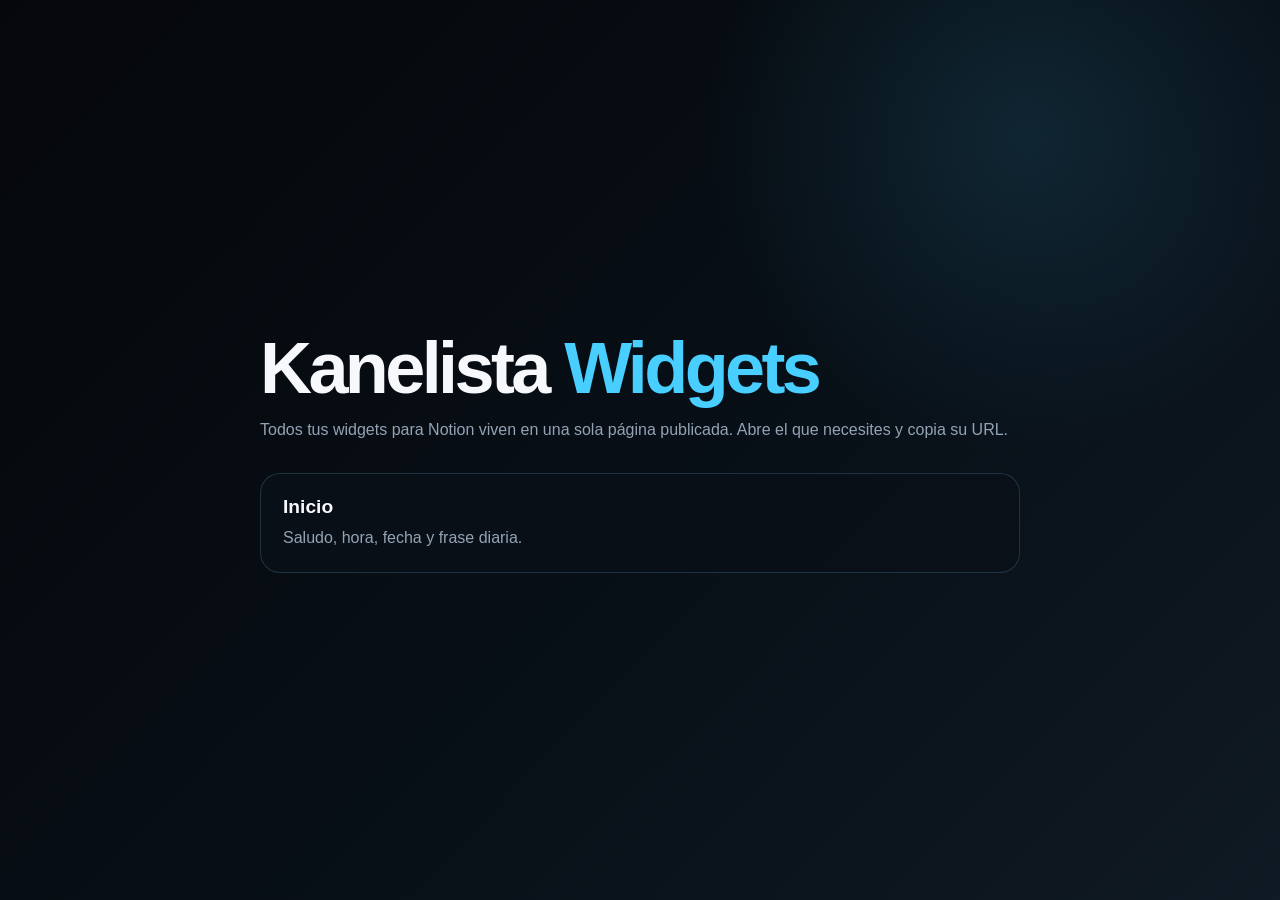
==== index.html @ 1848ddb7 "Add files via upload" ====
<!DOCTYPE html>
<html lang="es">
<head>
  <meta charset="UTF-8" />
  <meta name="viewport" content="width=device-width, initial-scale=1.0" />
  <title>Kanelista Widgets</title>
  <style>
    :root { color-scheme: dark; --bg:#05070a; --panel:#0a1118; --text:#f6f8fb; --muted:#93a3b5; --cyan:#49cfff; --line:rgba(125,211,252,.18); }
    * { box-sizing:border-box; }
    body { margin:0; min-height:100vh; display:grid; place-items:center; padding:24px; background:radial-gradient(circle at 80% 15%,rgba(73,207,255,.12),transparent 25%),linear-gradient(135deg,var(--bg),#081018 60%,#101a24); color:var(--text); font-family:Inter,ui-sans-serif,-apple-system,BlinkMacSystemFont,"Segoe UI",sans-serif; }
    main { width:min(100%,760px); }
    h1 { margin:0 0 8px; font-size:clamp(2rem,7vw,4.5rem); letter-spacing:-.05em; }
    .accent { color:var(--cyan); }
    .intro { margin:0 0 30px; color:var(--muted); line-height:1.6; }
    .grid { display:grid; grid-template-columns:repeat(auto-fit,minmax(230px,1fr)); gap:16px; }
    .card { display:block; padding:22px; border:1px solid var(--line); border-radius:20px; background:rgba(10,17,24,.82); color:inherit; text-decoration:none; transition:transform .2s ease,border-color .2s ease; }
    .card:hover { transform:translateY(-3px); border-color:rgba(73,207,255,.5); }
    .card h2 { margin:0 0 8px; font-size:1.2rem; }
    .card p { margin:0; color:var(--muted); line-height:1.5; }
  </style>
</head>
<body>
  <main>
    <h1>Kanelista <span class="accent">Widgets</span></h1>
    <p class="intro">Todos tus widgets para Notion viven en una sola página publicada. Abre el que necesites y copia su URL.</p>
    <section class="grid" aria-label="Lista de widgets">
      <a class="card" href="inicio.html">
        <h2>Inicio</h2>
        <p>Saludo, hora, fecha y frase diaria.</p>
      </a>
    </section>
  </main>
</body>
</html>
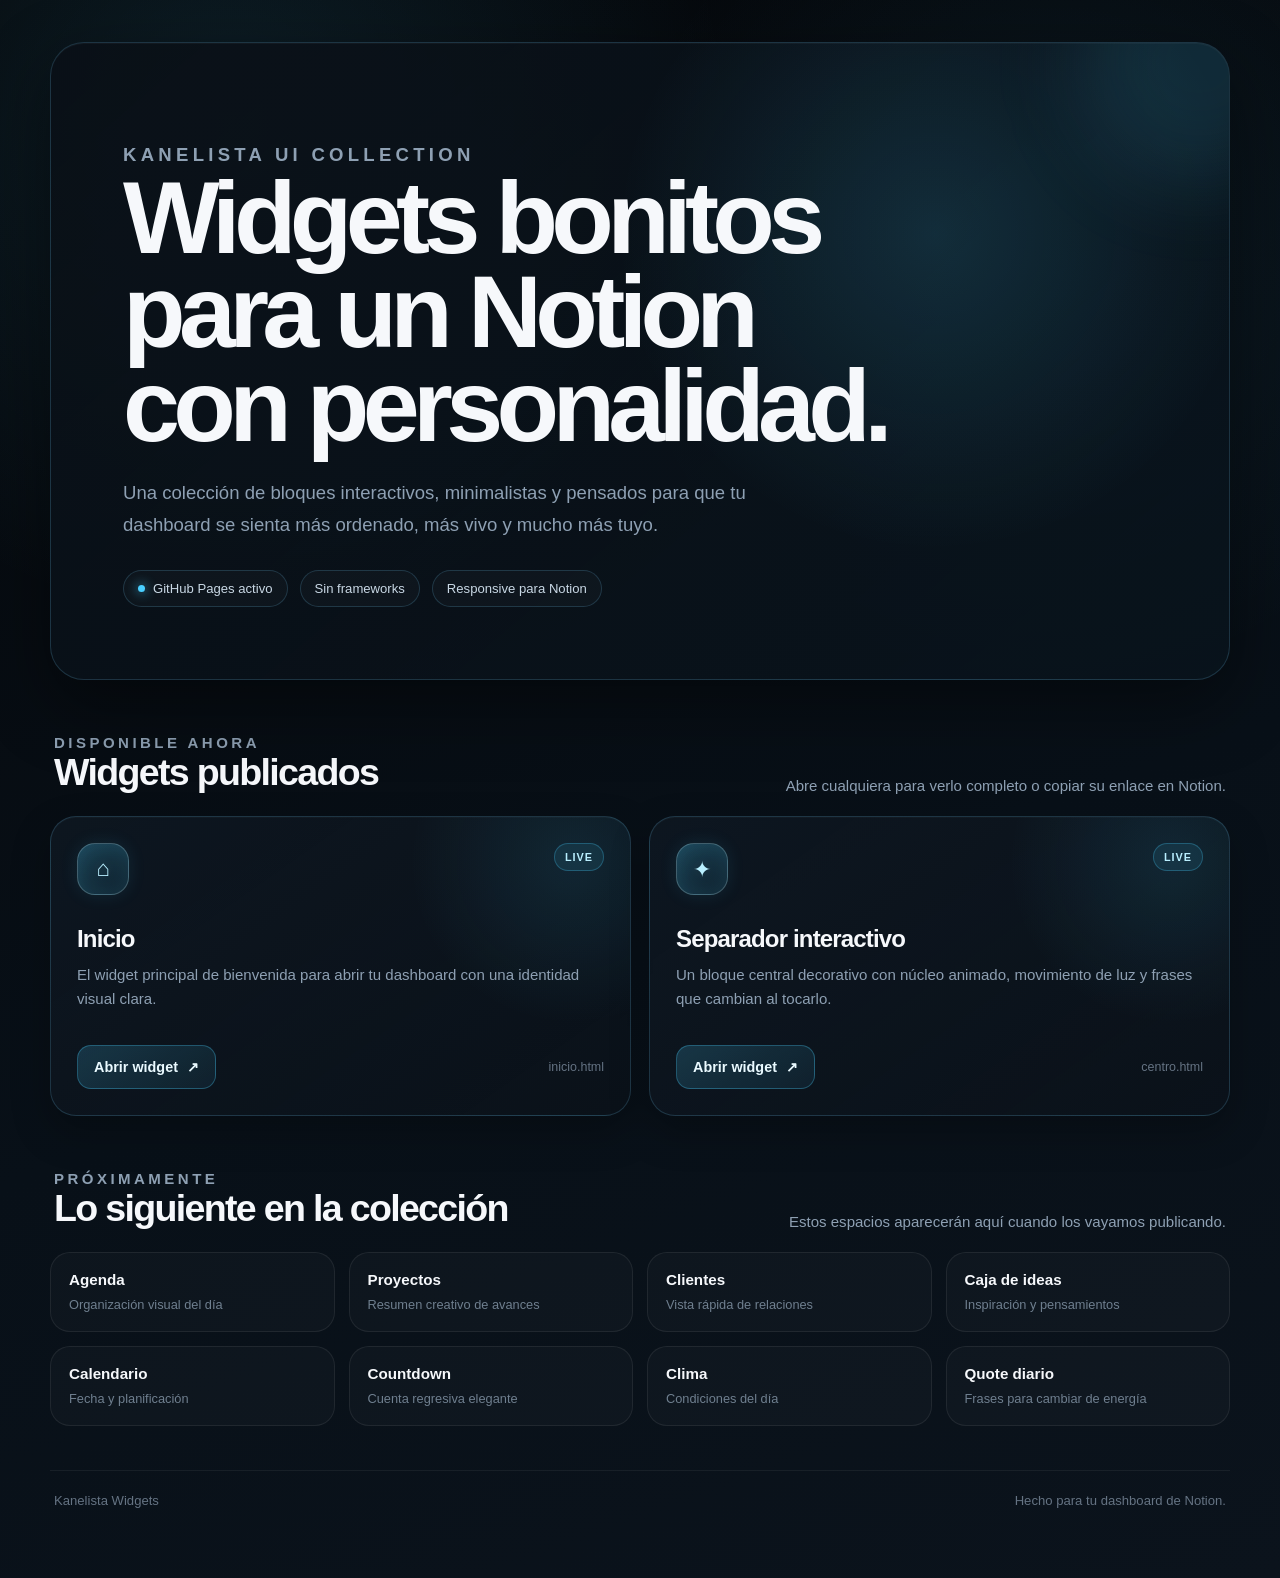
==== commit 7b204288: "Add files via upload" ====
--- a/index.html
+++ b/index.html
@@ -3,32 +3,477 @@
 <head>
   <meta charset="UTF-8" />
   <meta name="viewport" content="width=device-width, initial-scale=1.0" />
+  <meta name="description" content="Kanelista Widgets — colección de widgets interactivos para Notion." />
   <title>Kanelista Widgets</title>
+
   <style>
-    :root { color-scheme: dark; --bg:#05070a; --panel:#0a1118; --text:#f6f8fb; --muted:#93a3b5; --cyan:#49cfff; --line:rgba(125,211,252,.18); }
-    * { box-sizing:border-box; }
-    body { margin:0; min-height:100vh; display:grid; place-items:center; padding:24px; background:radial-gradient(circle at 80% 15%,rgba(73,207,255,.12),transparent 25%),linear-gradient(135deg,var(--bg),#081018 60%,#101a24); color:var(--text); font-family:Inter,ui-sans-serif,-apple-system,BlinkMacSystemFont,"Segoe UI",sans-serif; }
-    main { width:min(100%,760px); }
-    h1 { margin:0 0 8px; font-size:clamp(2rem,7vw,4.5rem); letter-spacing:-.05em; }
-    .accent { color:var(--cyan); }
-    .intro { margin:0 0 30px; color:var(--muted); line-height:1.6; }
-    .grid { display:grid; grid-template-columns:repeat(auto-fit,minmax(230px,1fr)); gap:16px; }
-    .card { display:block; padding:22px; border:1px solid var(--line); border-radius:20px; background:rgba(10,17,24,.82); color:inherit; text-decoration:none; transition:transform .2s ease,border-color .2s ease; }
-    .card:hover { transform:translateY(-3px); border-color:rgba(73,207,255,.5); }
-    .card h2 { margin:0 0 8px; font-size:1.2rem; }
-    .card p { margin:0; color:var(--muted); line-height:1.5; }
+    :root{
+      --bg:#05070a;
+      --bg-2:#081018;
+      --panel:rgba(11,18,26,.72);
+      --panel-strong:rgba(14,23,33,.92);
+      --text:#f6f8fb;
+      --muted:#8ea0b3;
+      --cyan:#49cfff;
+      --cyan-soft:#b9efff;
+      --line:rgba(119,211,255,.18);
+      --line-strong:rgba(119,211,255,.36);
+      --glow:rgba(73,207,255,.18);
+      --shadow:0 24px 70px rgba(0,0,0,.42);
+    }
+
+    *{box-sizing:border-box}
+
+    html{
+      scroll-behavior:smooth;
+    }
+
+    body{
+      margin:0;
+      min-height:100vh;
+      color:var(--text);
+      background:
+        radial-gradient(circle at 18% 8%, rgba(73,207,255,.11), transparent 28%),
+        radial-gradient(circle at 82% 16%, rgba(73,207,255,.07), transparent 26%),
+        linear-gradient(160deg,var(--bg) 0%,var(--bg-2) 58%,#0b131c 100%);
+      font-family:Inter,ui-sans-serif,-apple-system,BlinkMacSystemFont,"Segoe UI",sans-serif;
+      overflow-x:hidden;
+    }
+
+    body::before{
+      content:"";
+      position:fixed;
+      inset:0;
+      pointer-events:none;
+      opacity:.22;
+      background-image:
+        linear-gradient(rgba(255,255,255,.025) 1px, transparent 1px),
+        linear-gradient(90deg,rgba(255,255,255,.025) 1px, transparent 1px);
+      background-size:32px 32px;
+      mask-image:linear-gradient(to bottom,black,transparent 85%);
+    }
+
+    .shell{
+      width:min(1180px,calc(100% - 32px));
+      margin:0 auto;
+      padding:42px 0 70px;
+    }
+
+    .hero{
+      position:relative;
+      overflow:hidden;
+      min-height:310px;
+      padding:clamp(30px,6vw,72px);
+      border:1px solid var(--line);
+      border-radius:34px;
+      background:
+        radial-gradient(circle at 75% 30%,rgba(73,207,255,.14),transparent 32%),
+        linear-gradient(140deg,rgba(10,16,23,.92),rgba(9,20,29,.8));
+      box-shadow:var(--shadow),inset 0 1px 0 rgba(255,255,255,.035);
+    }
+
+    .hero::after{
+      content:"";
+      position:absolute;
+      width:240px;
+      height:240px;
+      right:-90px;
+      top:-100px;
+      border-radius:50%;
+      background:rgba(73,207,255,.13);
+      filter:blur(42px);
+    }
+
+    .eyebrow{
+      margin:0 0 18px;
+      color:var(--cyan);
+      font-size:.72rem;
+      font-weight:800;
+      letter-spacing:.23em;
+      text-transform:uppercase;
+    }
+
+    h1{
+      margin:0;
+      max-width:780px;
+      font-size:clamp(2.6rem,8vw,6.4rem);
+      line-height:.92;
+      letter-spacing:-.065em;
+      text-wrap:balance;
+    }
+
+    .hero p{
+      max-width:680px;
+      margin:24px 0 0;
+      color:var(--muted);
+      font-size:clamp(1rem,2vw,1.16rem);
+      line-height:1.7;
+    }
+
+    .hero-meta{
+      display:flex;
+      flex-wrap:wrap;
+      gap:12px;
+      margin-top:30px;
+    }
+
+    .pill{
+      display:inline-flex;
+      align-items:center;
+      gap:8px;
+      padding:10px 14px;
+      border:1px solid var(--line);
+      border-radius:999px;
+      color:#c9d8e5;
+      background:rgba(255,255,255,.025);
+      font-size:.82rem;
+    }
+
+    .pill span{
+      width:7px;
+      height:7px;
+      border-radius:50%;
+      background:var(--cyan);
+      box-shadow:0 0 12px var(--cyan);
+    }
+
+    .section-head{
+      display:flex;
+      justify-content:space-between;
+      align-items:end;
+      gap:20px;
+      margin:54px 4px 22px;
+    }
+
+    .section-head h2{
+      margin:0;
+      font-size:clamp(1.65rem,3vw,2.35rem);
+      letter-spacing:-.045em;
+    }
+
+    .section-head p{
+      margin:0;
+      color:var(--muted);
+      font-size:.94rem;
+    }
+
+    .grid{
+      display:grid;
+      grid-template-columns:repeat(2,minmax(0,1fr));
+      gap:18px;
+    }
+
+    .card{
+      position:relative;
+      min-height:265px;
+      overflow:hidden;
+      padding:26px;
+      border:1px solid var(--line);
+      border-radius:26px;
+      background:
+        radial-gradient(circle at 90% 15%,rgba(73,207,255,.1),transparent 28%),
+        linear-gradient(145deg,var(--panel-strong),var(--panel));
+      box-shadow:0 16px 38px rgba(0,0,0,.25),inset 0 1px 0 rgba(255,255,255,.025);
+      transition:transform .28s ease,border-color .28s ease,box-shadow .28s ease;
+    }
+
+    .card:hover{
+      transform:translateY(-5px);
+      border-color:var(--line-strong);
+      box-shadow:0 22px 48px rgba(0,0,0,.34),0 0 32px var(--glow);
+    }
+
+    .card-top{
+      display:flex;
+      justify-content:space-between;
+      gap:16px;
+      align-items:flex-start;
+    }
+
+    .icon{
+      display:grid;
+      place-items:center;
+      width:52px;
+      height:52px;
+      border:1px solid rgba(185,239,255,.28);
+      border-radius:18px;
+      background:linear-gradient(145deg,rgba(73,207,255,.23),rgba(73,207,255,.06));
+      color:var(--cyan-soft);
+      font-size:1.4rem;
+      box-shadow:inset 0 0 18px rgba(73,207,255,.12),0 0 18px rgba(73,207,255,.10);
+    }
+
+    .status{
+      padding:7px 10px;
+      border-radius:999px;
+      font-size:.68rem;
+      font-weight:800;
+      letter-spacing:.09em;
+      text-transform:uppercase;
+    }
+
+    .status.live{
+      color:var(--cyan-soft);
+      border:1px solid rgba(73,207,255,.27);
+      background:rgba(73,207,255,.09);
+    }
+
+    .status.soon{
+      color:#94a4b4;
+      border:1px solid rgba(255,255,255,.08);
+      background:rgba(255,255,255,.025);
+    }
+
+    .card h3{
+      margin:30px 0 10px;
+      font-size:1.5rem;
+      letter-spacing:-.035em;
+    }
+
+    .card p{
+      margin:0;
+      min-height:54px;
+      color:var(--muted);
+      line-height:1.6;
+      font-size:.94rem;
+    }
+
+    .card-actions{
+      display:flex;
+      align-items:center;
+      justify-content:space-between;
+      gap:14px;
+      margin-top:28px;
+    }
+
+    .open{
+      display:inline-flex;
+      align-items:center;
+      justify-content:center;
+      gap:9px;
+      min-height:44px;
+      padding:0 16px;
+      border:1px solid rgba(73,207,255,.30);
+      border-radius:14px;
+      color:#eafaff;
+      background:linear-gradient(145deg,rgba(73,207,255,.18),rgba(73,207,255,.07));
+      text-decoration:none;
+      font-size:.9rem;
+      font-weight:760;
+      transition:transform .2s ease,background .2s ease;
+    }
+
+    .open:hover{
+      transform:translateX(3px);
+      background:linear-gradient(145deg,rgba(73,207,255,.27),rgba(73,207,255,.11));
+    }
+
+    .open.disabled{
+      pointer-events:none;
+      color:#6f7d8b;
+      border-color:rgba(255,255,255,.07);
+      background:rgba(255,255,255,.025);
+    }
+
+    .mini{
+      color:#657383;
+      font-size:.78rem;
+    }
+
+    .coming-grid{
+      display:grid;
+      grid-template-columns:repeat(4,minmax(0,1fr));
+      gap:14px;
+      margin-top:18px;
+    }
+
+    .mini-card{
+      padding:18px;
+      border:1px solid rgba(255,255,255,.07);
+      border-radius:20px;
+      background:rgba(255,255,255,.022);
+    }
+
+    .mini-card strong{
+      display:block;
+      margin-bottom:7px;
+      font-size:.95rem;
+    }
+
+    .mini-card span{
+      color:#6f7f8f;
+      font-size:.8rem;
+    }
+
+    footer{
+      display:flex;
+      justify-content:space-between;
+      gap:16px;
+      margin-top:44px;
+      padding:22px 4px 0;
+      border-top:1px solid rgba(255,255,255,.06);
+      color:#657383;
+      font-size:.82rem;
+    }
+
+    @media(max-width:850px){
+      .grid{
+        grid-template-columns:1fr;
+      }
+
+      .coming-grid{
+        grid-template-columns:repeat(2,minmax(0,1fr));
+      }
+    }
+
+    @media(max-width:560px){
+      .shell{
+        width:min(100% - 20px,1180px);
+        padding-top:10px;
+      }
+
+      .hero{
+        padding:30px 22px;
+        border-radius:24px;
+      }
+
+      .section-head{
+        align-items:flex-start;
+        flex-direction:column;
+      }
+
+      .card{
+        min-height:auto;
+        padding:22px;
+        border-radius:22px;
+      }
+
+      .coming-grid{
+        grid-template-columns:1fr;
+      }
+
+      footer{
+        flex-direction:column;
+      }
+    }
   </style>
 </head>
+
 <body>
-  <main>
-    <h1>Kanelista <span class="accent">Widgets</span></h1>
-    <p class="intro">Todos tus widgets para Notion viven en una sola página publicada. Abre el que necesites y copia su URL.</p>
-    <section class="grid" aria-label="Lista de widgets">
-      <a class="card" href="inicio.html">
-        <h2>Inicio</h2>
-        <p>Saludo, hora, fecha y frase diaria.</p>
-      </a>
+  <main class="shell">
+    <section class="hero">
+      <p class="eyebrow">Kanelista UI Collection</p>
+      <h1>Widgets bonitos para un Notion con personalidad.</h1>
+      <p>
+        Una colección de bloques interactivos, minimalistas y pensados para que tu dashboard
+        se sienta más ordenado, más vivo y mucho más tuyo.
+      </p>
+
+      <div class="hero-meta">
+        <span class="pill"><span></span> GitHub Pages activo</span>
+        <span class="pill">Sin frameworks</span>
+        <span class="pill">Responsive para Notion</span>
+      </div>
     </section>
+
+    <div class="section-head">
+      <div>
+        <p class="eyebrow">Disponible ahora</p>
+        <h2>Widgets publicados</h2>
+      </div>
+      <p>Abre cualquiera para verlo completo o copiar su enlace en Notion.</p>
+    </div>
+
+    <section class="grid">
+      <article class="card">
+        <div class="card-top">
+          <div class="icon">⌂</div>
+          <span class="status live">Live</span>
+        </div>
+
+        <h3>Inicio</h3>
+        <p>
+          El widget principal de bienvenida para abrir tu dashboard con una identidad visual clara.
+        </p>
+
+        <div class="card-actions">
+          <a class="open" href="inicio.html">Abrir widget <span>↗</span></a>
+          <span class="mini">inicio.html</span>
+        </div>
+      </article>
+
+      <article class="card">
+        <div class="card-top">
+          <div class="icon">✦</div>
+          <span class="status live">Live</span>
+        </div>
+
+        <h3>Separador interactivo</h3>
+        <p>
+          Un bloque central decorativo con núcleo animado, movimiento de luz y frases que cambian al tocarlo.
+        </p>
+
+        <div class="card-actions">
+          <a class="open" href="centro.html">Abrir widget <span>↗</span></a>
+          <span class="mini">centro.html</span>
+        </div>
+      </article>
+    </section>
+
+    <div class="section-head">
+      <div>
+        <p class="eyebrow">Próximamente</p>
+        <h2>Lo siguiente en la colección</h2>
+      </div>
+      <p>Estos espacios aparecerán aquí cuando los vayamos publicando.</p>
+    </div>
+
+    <section class="coming-grid">
+      <article class="mini-card">
+        <strong>Agenda</strong>
+        <span>Organización visual del día</span>
+      </article>
+
+      <article class="mini-card">
+        <strong>Proyectos</strong>
+        <span>Resumen creativo de avances</span>
+      </article>
+
+      <article class="mini-card">
+        <strong>Clientes</strong>
+        <span>Vista rápida de relaciones</span>
+      </article>
+
+      <article class="mini-card">
+        <strong>Caja de ideas</strong>
+        <span>Inspiración y pensamientos</span>
+      </article>
+
+      <article class="mini-card">
+        <strong>Calendario</strong>
+        <span>Fecha y planificación</span>
+      </article>
+
+      <article class="mini-card">
+        <strong>Countdown</strong>
+        <span>Cuenta regresiva elegante</span>
+      </article>
+
+      <article class="mini-card">
+        <strong>Clima</strong>
+        <span>Condiciones del día</span>
+      </article>
+
+      <article class="mini-card">
+        <strong>Quote diario</strong>
+        <span>Frases para cambiar de energía</span>
+      </article>
+    </section>
+
+    <footer>
+      <span>Kanelista Widgets</span>
+      <span>Hecho para tu dashboard de Notion.</span>
+    </footer>
   </main>
 </body>
 </html>
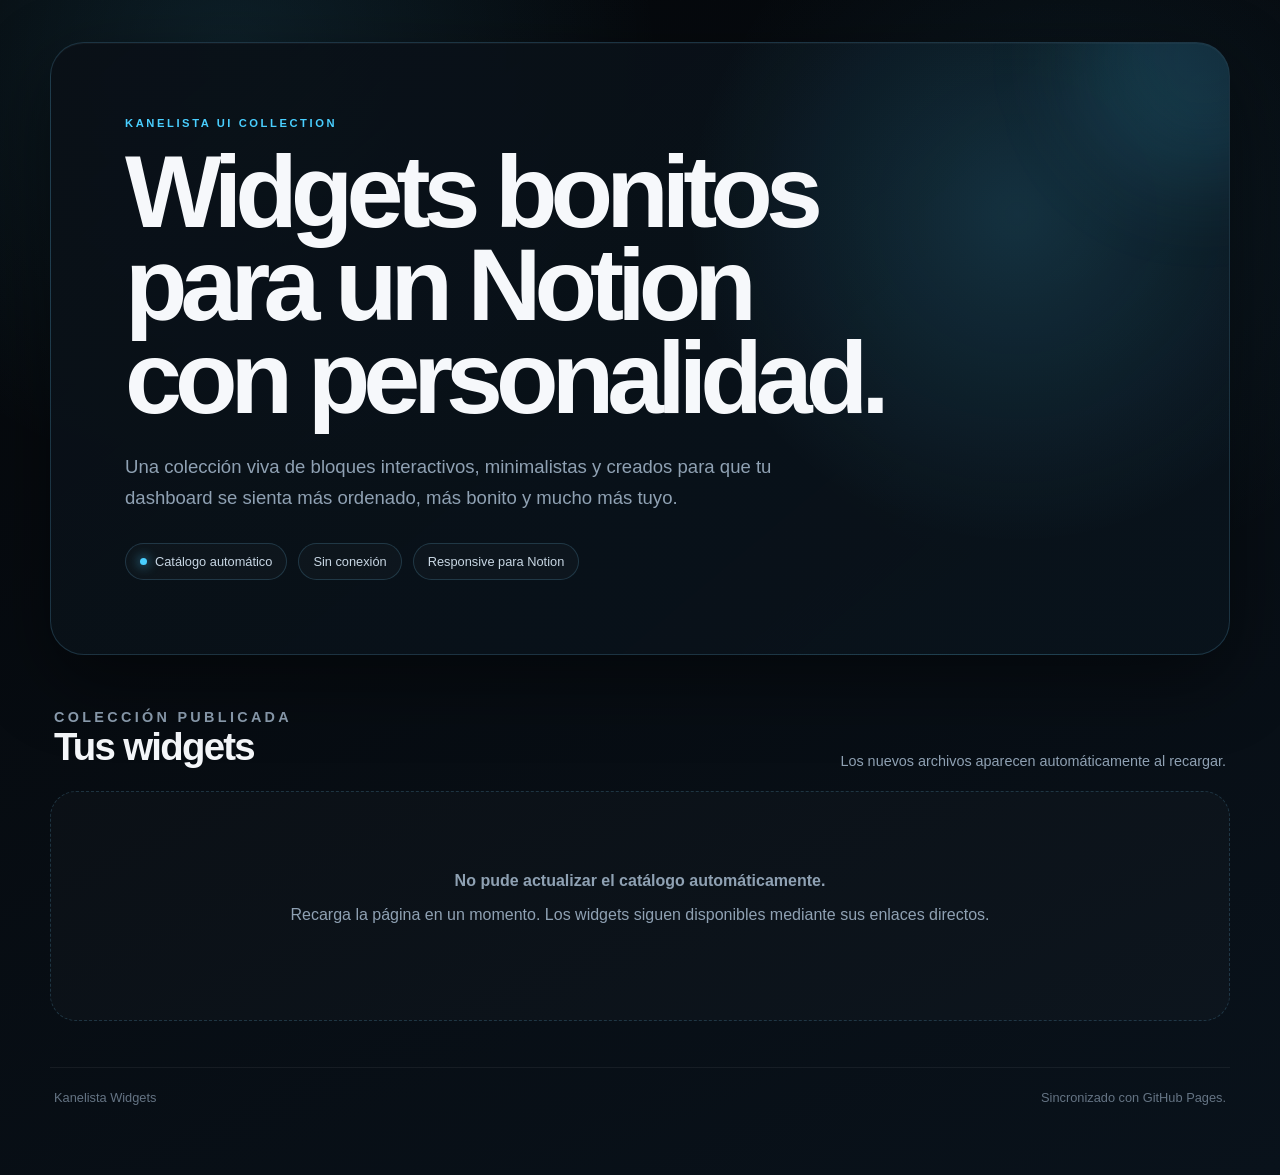
==== commit 4a90709c: "Add files via upload" ====
--- a/index.html
+++ b/index.html
@@ -1,43 +1,36 @@
 <!DOCTYPE html>
 <html lang="es">
 <head>
-  <meta charset="UTF-8" />
-  <meta name="viewport" content="width=device-width, initial-scale=1.0" />
-  <meta name="description" content="Kanelista Widgets — colección de widgets interactivos para Notion." />
+  <meta charset="UTF-8">
+  <meta name="viewport" content="width=device-width, initial-scale=1.0">
+  <meta name="description" content="Kanelista Widgets — colección de widgets interactivos para Notion.">
   <title>Kanelista Widgets</title>
 
   <style>
     :root{
       --bg:#05070a;
-      --bg-2:#081018;
-      --panel:rgba(11,18,26,.72);
-      --panel-strong:rgba(14,23,33,.92);
+      --bg2:#09121b;
+      --panel:rgba(10,18,26,.78);
       --text:#f6f8fb;
-      --muted:#8ea0b3;
+      --muted:#8fa1b3;
       --cyan:#49cfff;
-      --cyan-soft:#b9efff;
-      --line:rgba(119,211,255,.18);
-      --line-strong:rgba(119,211,255,.36);
-      --glow:rgba(73,207,255,.18);
-      --shadow:0 24px 70px rgba(0,0,0,.42);
+      --cyan-soft:#c1f2ff;
+      --line:rgba(115,211,255,.18);
+      --line-strong:rgba(115,211,255,.38);
+      --glow:rgba(73,207,255,.16);
     }
 
     *{box-sizing:border-box}
-
-    html{
-      scroll-behavior:smooth;
-    }
 
     body{
       margin:0;
       min-height:100vh;
       color:var(--text);
       background:
-        radial-gradient(circle at 18% 8%, rgba(73,207,255,.11), transparent 28%),
-        radial-gradient(circle at 82% 16%, rgba(73,207,255,.07), transparent 26%),
-        linear-gradient(160deg,var(--bg) 0%,var(--bg-2) 58%,#0b131c 100%);
+        radial-gradient(circle at 18% 5%,rgba(73,207,255,.12),transparent 28%),
+        radial-gradient(circle at 83% 18%,rgba(73,207,255,.07),transparent 26%),
+        linear-gradient(155deg,var(--bg),var(--bg2));
       font-family:Inter,ui-sans-serif,-apple-system,BlinkMacSystemFont,"Segoe UI",sans-serif;
-      overflow-x:hidden;
     }
 
     body::before{
@@ -45,76 +38,75 @@
       position:fixed;
       inset:0;
       pointer-events:none;
-      opacity:.22;
+      opacity:.19;
       background-image:
-        linear-gradient(rgba(255,255,255,.025) 1px, transparent 1px),
-        linear-gradient(90deg,rgba(255,255,255,.025) 1px, transparent 1px);
-      background-size:32px 32px;
-      mask-image:linear-gradient(to bottom,black,transparent 85%);
+        linear-gradient(rgba(255,255,255,.027) 1px,transparent 1px),
+        linear-gradient(90deg,rgba(255,255,255,.027) 1px,transparent 1px);
+      background-size:34px 34px;
+      mask-image:linear-gradient(to bottom,black,transparent 88%);
     }
 
     .shell{
       width:min(1180px,calc(100% - 32px));
-      margin:0 auto;
+      margin:auto;
       padding:42px 0 70px;
     }
 
     .hero{
       position:relative;
       overflow:hidden;
-      min-height:310px;
-      padding:clamp(30px,6vw,72px);
+      padding:clamp(34px,6vw,74px);
       border:1px solid var(--line);
       border-radius:34px;
       background:
-        radial-gradient(circle at 75% 30%,rgba(73,207,255,.14),transparent 32%),
-        linear-gradient(140deg,rgba(10,16,23,.92),rgba(9,20,29,.8));
-      box-shadow:var(--shadow),inset 0 1px 0 rgba(255,255,255,.035);
+        radial-gradient(circle at 82% 28%,rgba(73,207,255,.16),transparent 31%),
+        linear-gradient(140deg,rgba(10,16,23,.95),rgba(9,20,29,.82));
+      box-shadow:0 26px 75px rgba(0,0,0,.44),inset 0 1px 0 rgba(255,255,255,.035);
     }
 
     .hero::after{
       content:"";
       position:absolute;
-      width:240px;
-      height:240px;
-      right:-90px;
-      top:-100px;
+      width:250px;
+      height:250px;
+      right:-100px;
+      top:-110px;
       border-radius:50%;
-      background:rgba(73,207,255,.13);
-      filter:blur(42px);
+      background:rgba(73,207,255,.14);
+      filter:blur(45px);
     }
 
     .eyebrow{
-      margin:0 0 18px;
+      margin:0 0 16px;
       color:var(--cyan);
-      font-size:.72rem;
-      font-weight:800;
+      font-size:.7rem;
+      font-weight:820;
       letter-spacing:.23em;
       text-transform:uppercase;
     }
 
     h1{
       margin:0;
-      max-width:780px;
-      font-size:clamp(2.6rem,8vw,6.4rem);
-      line-height:.92;
-      letter-spacing:-.065em;
+      max-width:850px;
+      font-size:clamp(2.7rem,8vw,6.5rem);
+      line-height:.91;
+      letter-spacing:-.068em;
       text-wrap:balance;
     }
 
-    .hero p{
-      max-width:680px;
-      margin:24px 0 0;
+    .hero-copy{
+      max-width:690px;
+      margin:26px 0 0;
       color:var(--muted);
       font-size:clamp(1rem,2vw,1.16rem);
       line-height:1.7;
     }
 
-    .hero-meta{
+    .meta{
       display:flex;
       flex-wrap:wrap;
-      gap:12px;
-      margin-top:30px;
+      gap:11px;
+      margin-top:29px;
     }
 
     .pill{
@@ -124,12 +116,12 @@
       padding:10px 14px;
       border:1px solid var(--line);
       border-radius:999px;
-      color:#c9d8e5;
+      color:#c8d7e4;
       background:rgba(255,255,255,.025);
-      font-size:.82rem;
-    }
-
-    .pill span{
+      font-size:.8rem;
+    }
+
+    .live-dot{
       width:7px;
       height:7px;
       border-radius:50%;
@@ -147,14 +139,14 @@
 
     .section-head h2{
       margin:0;
-      font-size:clamp(1.65rem,3vw,2.35rem);
+      font-size:clamp(1.7rem,3vw,2.4rem);
       letter-spacing:-.045em;
     }
 
     .section-head p{
       margin:0;
       color:var(--muted);
-      font-size:.94rem;
+      font-size:.9rem;
     }
 
     .grid{
@@ -165,80 +157,72 @@
 
     .card{
       position:relative;
-      min-height:265px;
+      min-height:264px;
       overflow:hidden;
       padding:26px;
       border:1px solid var(--line);
-      border-radius:26px;
+      border-radius:27px;
       background:
-        radial-gradient(circle at 90% 15%,rgba(73,207,255,.1),transparent 28%),
-        linear-gradient(145deg,var(--panel-strong),var(--panel));
-      box-shadow:0 16px 38px rgba(0,0,0,.25),inset 0 1px 0 rgba(255,255,255,.025);
+        radial-gradient(circle at 91% 13%,rgba(73,207,255,.11),transparent 28%),
+        linear-gradient(145deg,rgba(13,23,33,.94),var(--panel));
+      box-shadow:0 17px 42px rgba(0,0,0,.27),inset 0 1px 0 rgba(255,255,255,.025);
+      animation:arrive .48s cubic-bezier(.2,.75,.25,1) both;
       transition:transform .28s ease,border-color .28s ease,box-shadow .28s ease;
     }
 
     .card:hover{
       transform:translateY(-5px);
       border-color:var(--line-strong);
-      box-shadow:0 22px 48px rgba(0,0,0,.34),0 0 32px var(--glow);
+      box-shadow:0 24px 50px rgba(0,0,0,.36),0 0 34px var(--glow);
     }
 
     .card-top{
       display:flex;
       justify-content:space-between;
-      gap:16px;
       align-items:flex-start;
+      gap:15px;
     }
 
     .icon{
       display:grid;
       place-items:center;
-      width:52px;
-      height:52px;
-      border:1px solid rgba(185,239,255,.28);
+      width:54px;
+      height:54px;
+      border:1px solid rgba(193,242,255,.28);
       border-radius:18px;
-      background:linear-gradient(145deg,rgba(73,207,255,.23),rgba(73,207,255,.06));
       color:var(--cyan-soft);
-      font-size:1.4rem;
-      box-shadow:inset 0 0 18px rgba(73,207,255,.12),0 0 18px rgba(73,207,255,.10);
+      background:linear-gradient(145deg,rgba(73,207,255,.23),rgba(73,207,255,.055));
+      box-shadow:0 0 20px rgba(73,207,255,.1),inset 0 0 17px rgba(73,207,255,.11);
+      font-size:1.42rem;
     }
 
     .status{
       padding:7px 10px;
+      border:1px solid rgba(73,207,255,.27);
       border-radius:999px;
-      font-size:.68rem;
-      font-weight:800;
-      letter-spacing:.09em;
+      color:var(--cyan-soft);
+      background:rgba(73,207,255,.085);
+      font-size:.66rem;
+      font-weight:820;
+      letter-spacing:.1em;
       text-transform:uppercase;
     }
 
-    .status.live{
-      color:var(--cyan-soft);
-      border:1px solid rgba(73,207,255,.27);
-      background:rgba(73,207,255,.09);
-    }
-
-    .status.soon{
-      color:#94a4b4;
-      border:1px solid rgba(255,255,255,.08);
-      background:rgba(255,255,255,.025);
-    }
-
     .card h3{
-      margin:30px 0 10px;
-      font-size:1.5rem;
-      letter-spacing:-.035em;
+      margin:29px 0 10px;
+      font-size:1.53rem;
+      letter-spacing:-.036em;
     }
 
     .card p{
       margin:0;
-      min-height:54px;
+      min-height:52px;
       color:var(--muted);
       line-height:1.6;
-      font-size:.94rem;
-    }
-
-    .card-actions{
+      font-size:.93rem;
+    }
+
+    .actions{
       display:flex;
       align-items:center;
       justify-content:space-between;
@@ -250,80 +234,79 @@
       display:inline-flex;
       align-items:center;
       justify-content:center;
-      gap:9px;
       min-height:44px;
       padding:0 16px;
-      border:1px solid rgba(73,207,255,.30);
+      border:1px solid rgba(73,207,255,.31);
       border-radius:14px;
-      color:#eafaff;
-      background:linear-gradient(145deg,rgba(73,207,255,.18),rgba(73,207,255,.07));
+      color:#effcff;
+      background:linear-gradient(145deg,rgba(73,207,255,.19),rgba(73,207,255,.075));
       text-decoration:none;
-      font-size:.9rem;
+      font-size:.89rem;
       font-weight:760;
       transition:transform .2s ease,background .2s ease;
     }
 
     .open:hover{
       transform:translateX(3px);
-      background:linear-gradient(145deg,rgba(73,207,255,.27),rgba(73,207,255,.11));
-    }
-
-    .open.disabled{
-      pointer-events:none;
-      color:#6f7d8b;
-      border-color:rgba(255,255,255,.07);
-      background:rgba(255,255,255,.025);
-    }
-
-    .mini{
-      color:#657383;
-      font-size:.78rem;
-    }
-
-    .coming-grid{
+      background:linear-gradient(145deg,rgba(73,207,255,.28),rgba(73,207,255,.11));
+    }
+
+    .filename{
+      overflow:hidden;
+      color:#667687;
+      font-size:.75rem;
+      text-overflow:ellipsis;
+      white-space:nowrap;
+    }
+
+    .state{
       display:grid;
-      grid-template-columns:repeat(4,minmax(0,1fr));
-      gap:14px;
-      margin-top:18px;
-    }
-
-    .mini-card{
-      padding:18px;
-      border:1px solid rgba(255,255,255,.07);
-      border-radius:20px;
-      background:rgba(255,255,255,.022);
-    }
-
-    .mini-card strong{
-      display:block;
-      margin-bottom:7px;
-      font-size:.95rem;
-    }
-
-    .mini-card span{
-      color:#6f7f8f;
-      font-size:.8rem;
-    }
+      place-items:center;
+      min-height:230px;
+      padding:32px;
+      border:1px dashed var(--line);
+      border-radius:26px;
+      color:var(--muted);
+      text-align:center;
+      background:rgba(255,255,255,.018);
+    }
+
+    .loader{
+      display:flex;
+      gap:7px;
+      margin-bottom:16px;
+    }
+
+    .loader span{
+      width:8px;
+      height:8px;
+      border-radius:50%;
+      background:var(--cyan);
+      animation:dots .8s ease-in-out infinite alternate;
+    }
+
+    .loader span:nth-child(2){animation-delay:.16s}
+    .loader span:nth-child(3){animation-delay:.32s}
 
     footer{
       display:flex;
       justify-content:space-between;
       gap:16px;
-      margin-top:44px;
+      margin-top:46px;
       padding:22px 4px 0;
       border-top:1px solid rgba(255,255,255,.06);
-      color:#657383;
-      font-size:.82rem;
-    }
-
-    @media(max-width:850px){
-      .grid{
-        grid-template-columns:1fr;
-      }
-
-      .coming-grid{
-        grid-template-columns:repeat(2,minmax(0,1fr));
-      }
+      color:#657484;
+      font-size:.8rem;
+    }
+
+    @keyframes dots{to{transform:translateY(-8px);opacity:.42}}
+    @keyframes arrive{
+      from{opacity:0;transform:translateY(14px);filter:blur(4px)}
+      to{opacity:1;transform:translateY(0);filter:blur(0)}
+    }
+
+    @media(max-width:820px){
+      .grid{grid-template-columns:1fr}
     }
 
     @media(max-width:560px){
@@ -333,7 +316,7 @@
       }
 
       .hero{
-        padding:30px 22px;
+        padding:31px 22px;
         border-radius:24px;
       }
 
@@ -348,13 +331,11 @@
         border-radius:22px;
       }
 
-      .coming-grid{
-        grid-template-columns:1fr;
-      }
-
-      footer{
-        flex-direction:column;
-      }
+      footer{flex-direction:column}
+    }
+
+    @media(prefers-reduced-motion:reduce){
+      .card,.loader span{animation:none}
     }
   </style>
 </head>
@@ -364,116 +345,226 @@
     <section class="hero">
       <p class="eyebrow">Kanelista UI Collection</p>
       <h1>Widgets bonitos para un Notion con personalidad.</h1>
-      <p>
-        Una colección de bloques interactivos, minimalistas y pensados para que tu dashboard
-        se sienta más ordenado, más vivo y mucho más tuyo.
+      <p class="hero-copy">
+        Una colección viva de bloques interactivos, minimalistas y creados para que tu dashboard
+        se sienta más ordenado, más bonito y mucho más tuyo.
       </p>
 
-      <div class="hero-meta">
-        <span class="pill"><span></span> GitHub Pages activo</span>
-        <span class="pill">Sin frameworks</span>
+      <div class="meta">
+        <span class="pill"><span class="live-dot"></span> Catálogo automático</span>
+        <span class="pill" id="widgetCount">Buscando widgets…</span>
         <span class="pill">Responsive para Notion</span>
       </div>
     </section>
 
     <div class="section-head">
       <div>
-        <p class="eyebrow">Disponible ahora</p>
-        <h2>Widgets publicados</h2>
+        <p class="eyebrow">Colección publicada</p>
+        <h2>Tus widgets</h2>
       </div>
-      <p>Abre cualquiera para verlo completo o copiar su enlace en Notion.</p>
+      <p>Los nuevos archivos aparecen automáticamente al recargar.</p>
     </div>
 
-    <section class="grid">
-      <article class="card">
-        <div class="card-top">
-          <div class="icon">⌂</div>
-          <span class="status live">Live</span>
+    <section id="catalog">
+      <div class="state">
+        <div>
+          <div class="loader"><span></span><span></span><span></span></div>
+          Leyendo el repositorio…
         </div>
-
-        <h3>Inicio</h3>
-        <p>
-          El widget principal de bienvenida para abrir tu dashboard con una identidad visual clara.
-        </p>
-
-        <div class="card-actions">
-          <a class="open" href="inicio.html">Abrir widget <span>↗</span></a>
-          <span class="mini">inicio.html</span>
-        </div>
-      </article>
-
-      <article class="card">
-        <div class="card-top">
-          <div class="icon">✦</div>
-          <span class="status live">Live</span>
-        </div>
-
-        <h3>Separador interactivo</h3>
-        <p>
-          Un bloque central decorativo con núcleo animado, movimiento de luz y frases que cambian al tocarlo.
-        </p>
-
-        <div class="card-actions">
-          <a class="open" href="centro.html">Abrir widget <span>↗</span></a>
-          <span class="mini">centro.html</span>
-        </div>
-      </article>
-    </section>
-
-    <div class="section-head">
-      <div>
-        <p class="eyebrow">Próximamente</p>
-        <h2>Lo siguiente en la colección</h2>
       </div>
-      <p>Estos espacios aparecerán aquí cuando los vayamos publicando.</p>
-    </div>
-
-    <section class="coming-grid">
-      <article class="mini-card">
-        <strong>Agenda</strong>
-        <span>Organización visual del día</span>
-      </article>
-
-      <article class="mini-card">
-        <strong>Proyectos</strong>
-        <span>Resumen creativo de avances</span>
-      </article>
-
-      <article class="mini-card">
-        <strong>Clientes</strong>
-        <span>Vista rápida de relaciones</span>
-      </article>
-
-      <article class="mini-card">
-        <strong>Caja de ideas</strong>
-        <span>Inspiración y pensamientos</span>
-      </article>
-
-      <article class="mini-card">
-        <strong>Calendario</strong>
-        <span>Fecha y planificación</span>
-      </article>
-
-      <article class="mini-card">
-        <strong>Countdown</strong>
-        <span>Cuenta regresiva elegante</span>
-      </article>
-
-      <article class="mini-card">
-        <strong>Clima</strong>
-        <span>Condiciones del día</span>
-      </article>
-
-      <article class="mini-card">
-        <strong>Quote diario</strong>
-        <span>Frases para cambiar de energía</span>
-      </article>
     </section>
 
     <footer>
       <span>Kanelista Widgets</span>
-      <span>Hecho para tu dashboard de Notion.</span>
+      <span>Sincronizado con GitHub Pages.</span>
     </footer>
   </main>
+
+  <script>
+    const OWNER = "pwbzk8zz5j-sudo";
+    const REPOSITORY = "WidgetsKanelista";
+    const API_URL = `https://api.github.com/repos/${OWNER}/${REPOSITORY}/contents/`;
+
+    // Nunca se mostrarán como widgets.
+    const EXCLUDED_FILES = new Set([
+      "index.html",
+      "callback.html",
+      "404.html"
+    ]);
+
+    // Información bonita para los widgets conocidos.
+    // Los widgets nuevos que no estén aquí también aparecen, con datos automáticos.
+    const WIDGET_INFO = {
+      "inicio.html": {
+        title: "Inicio",
+        icon: "⌂",
+        description: "Bienvenida principal para abrir el dashboard con una identidad visual clara."
+      },
+      "centro.html": {
+        title: "Separador interactivo",
+        icon: "✦",
+        description: "Bloque decorativo con núcleo animado, luz reactiva y mensajes que cambian al tocarlo."
+      },
+      "spotify.html": {
+        title: "Now Playing",
+        icon: "♫",
+        description: "Cierre ambiental conectado a Spotify con portada, vinilo y reproducción actual."
+      },
+      "agenda.html": {
+        title: "Agenda",
+        icon: "◷",
+        description: "Una vista elegante para acompañar la organización de tu día."
+      },
+      "proyectos.html": {
+        title: "Proyectos",
+        icon: "◇",
+        description: "Un bloque visual para acompañar el avance de tus proyectos."
+      },
+      "clientes.html": {
+        title: "Clientes",
+        icon: "◎",
+        description: "Una entrada limpia y visual para tu espacio de clientes."
+      },
+      "ideas.html": {
+        title: "Caja de ideas",
+        icon: "✧",
+        description: "Un rincón visual para inspiración, notas y pensamientos."
+      },
+      "calendario.html": {
+        title: "Calendario",
+        icon: "□",
+        description: "Fecha y planificación dentro de la colección Kanelista."
+      }
+    };
+
+    const catalog = document.getElementById("catalog");
+    const widgetCount = document.getElementById("widgetCount");
+
+    function prettifyFilename(filename) {
+      return filename
+        .replace(/\.html$/i, "")
+        .replace(/[-_]+/g, " ")
+        .replace(/\b\w/g, letter => letter.toUpperCase());
+    }
+
+    function genericIcon(filename) {
+      const icons = ["✦", "◇", "○", "◌", "✧", "↗"];
+      let total = 0;
+
+      for (const character of filename) {
+        total += character.charCodeAt(0);
+      }
+
+      return icons[total % icons.length];
+    }
+
+    function buildCard(file, index) {
+      const info = WIDGET_INFO[file.name] || {
+        title: prettifyFilename(file.name),
+        icon: genericIcon(file.name),
+        description: "Widget interactivo de la colección Kanelista."
+      };
+
+      const article = document.createElement("article");
+      article.className = "card";
+      article.style.animationDelay = `${Math.min(index * 70, 420)}ms`;
+
+      article.innerHTML = `
+        <div class="card-top">
+          <div class="icon" aria-hidden="true">${info.icon}</div>
+          <span class="status">Live</span>
+        </div>
+
+        <h3>${info.title}</h3>
+        <p>${info.description}</p>
+
+        <div class="actions">
+          <a class="open" href="${encodeURI(file.path)}">Abrir widget&nbsp; ↗</a>
+          <span class="filename">${file.name}</span>
+        </div>
+      `;
+
+      return article;
+    }
+
+    function renderWidgets(files) {
+      const widgets = files
+        .filter(file =>
+          file.type === "file" &&
+          file.name.toLowerCase().endsWith(".html") &&
+          !EXCLUDED_FILES.has(file.name.toLowerCase())
+        )
+        .sort((a, b) => {
+          const preferred = ["inicio.html", "centro.html", "spotify.html"];
+          const aIndex = preferred.indexOf(a.name.toLowerCase());
+          const bIndex = preferred.indexOf(b.name.toLowerCase());
+
+          if (aIndex !== -1 || bIndex !== -1) {
+            if (aIndex === -1) return 1;
+            if (bIndex === -1) return -1;
+            return aIndex - bIndex;
+          }
+
+          return a.name.localeCompare(b.name, "es");
+        });
+
+      widgetCount.textContent = `${widgets.length} ${widgets.length === 1 ? "widget publicado" : "widgets publicados"}`;
+
+      if (!widgets.length) {
+        catalog.innerHTML = `
+          <div class="state">
+            No encontré archivos de widgets en la raíz del repositorio.
+          </div>
+        `;
+        return;
+      }
+
+      const grid = document.createElement("div");
+      grid.className = "grid";
+
+      widgets.forEach((file, index) => {
+        grid.appendChild(buildCard(file, index));
+      });
+
+      catalog.replaceChildren(grid);
+    }
+
+    async function loadWidgets() {
+      try {
+        const response = await fetch(API_URL, {
+          headers: {
+            "Accept": "application/vnd.github+json",
+            "X-GitHub-Api-Version": "2022-11-28"
+          }
+        });
+
+        if (!response.ok) {
+          throw new Error(`GitHub respondió ${response.status}`);
+        }
+
+        const files = await response.json();
+
+        if (!Array.isArray(files)) {
+          throw new Error("La respuesta del repositorio no tiene el formato esperado.");
+        }
+
+        renderWidgets(files);
+      } catch (error) {
+        console.error(error);
+        widgetCount.textContent = "Sin conexión";
+
+        catalog.innerHTML = `
+          <div class="state">
+            <div>
+              <strong>No pude actualizar el catálogo automáticamente.</strong>
+              <p>Recarga la página en un momento. Los widgets siguen disponibles mediante sus enlaces directos.</p>
+            </div>
+          </div>
+        `;
+      }
+    }
+
+    loadWidgets();
+  </script>
 </body>
 </html>
